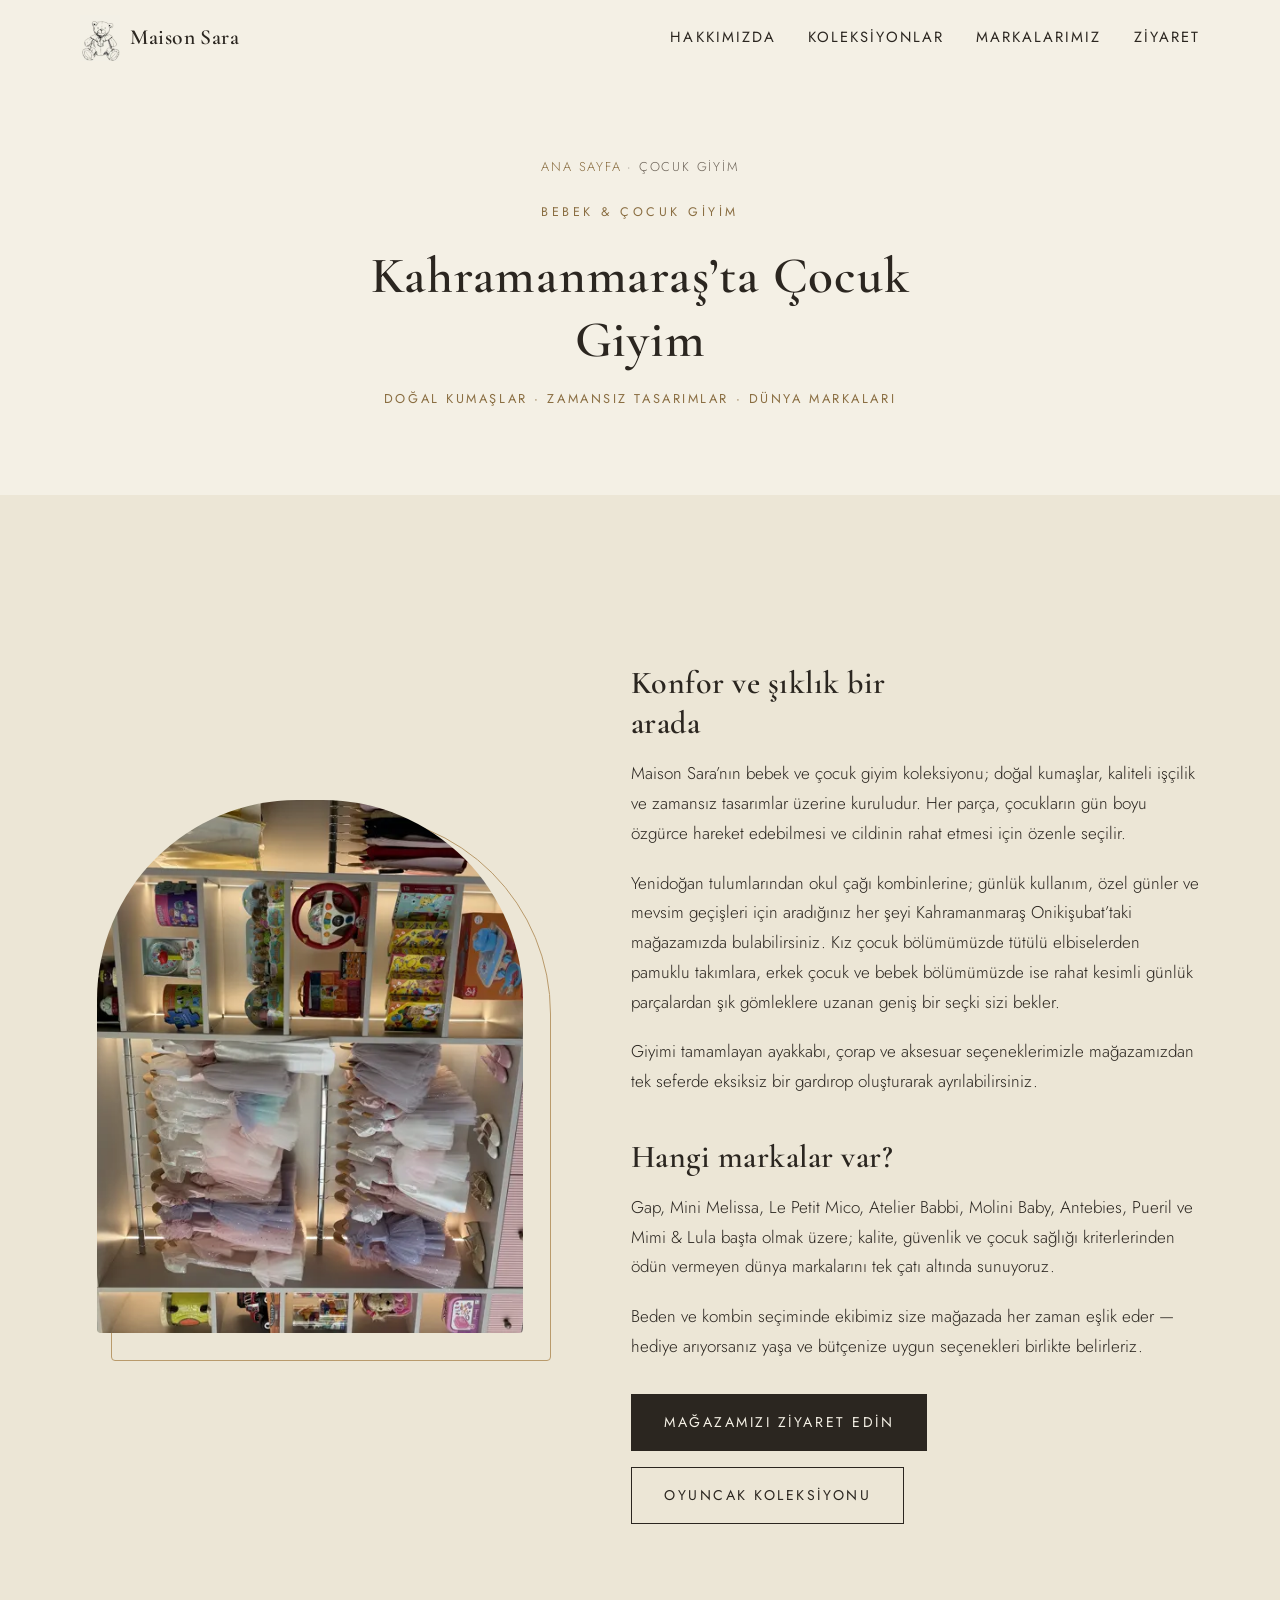
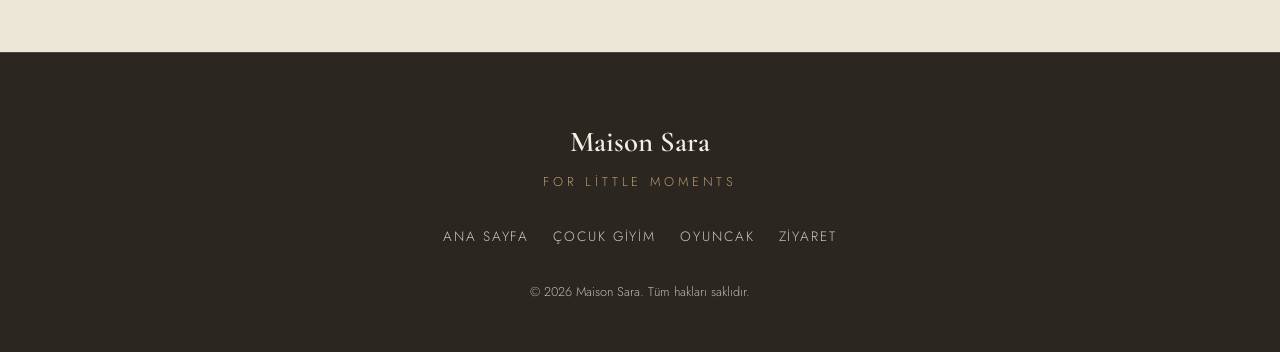
==== cocuk-giyim/index.html @ b28edf51 "Büyük iyileştirme turu: WebP görseller, erişilebilirlik, SSS, alt sayfalar - Tüm görseller WebP + JP" ====
<!DOCTYPE html>
<html lang="tr">
<head>
  <meta charset="UTF-8">
  <meta name="viewport" content="width=device-width, initial-scale=1.0">
  <title>Kahramanmaraş Çocuk Giyim | Bebek &amp; Çocuk Kıyafetleri — Maison Sara</title>
  <meta name="description" content="Kahramanmaraş'ta bebek ve çocuk giyim: doğal kumaşlar, kaliteli işçilik, zamansız tasarımlar. Gap ve dünyanın sevilen markaları Onikişubat'taki Maison Sara mağazasında.">
  <meta name="robots" content="index, follow">
  <meta name="referrer" content="strict-origin-when-cross-origin">
  <meta name="theme-color" content="#F4F0E5">
  <script>document.documentElement.classList.add("js");</script>

  <link rel="canonical" href="https://maisonsara.com.tr/cocuk-giyim/">

  <meta property="og:type" content="website">
  <meta property="og:site_name" content="Maison Sara">
  <meta property="og:title" content="Kahramanmaraş Çocuk Giyim — Maison Sara">
  <meta property="og:description" content="Doğal kumaşlar ve zamansız tasarımlarla bebek &amp; çocuk giyim koleksiyonları. Onikişubat / Kahramanmaraş.">
  <meta property="og:url" content="https://maisonsara.com.tr/cocuk-giyim/">
  <meta property="og:image" content="https://maisonsara.com.tr/img/og-image.jpg">
  <meta property="og:locale" content="tr_TR">
  <meta name="twitter:card" content="summary_large_image">

  <link rel="icon" href="/favicon.ico" sizes="48x48">
  <link rel="icon" type="image/png" href="/favicon.png" sizes="48x48">
  <link rel="apple-touch-icon" href="/apple-touch-icon.png">

  <script type="application/ld+json">
  {
    "@context": "https://schema.org",
    "@type": "BreadcrumbList",
    "itemListElement": [
      { "@type": "ListItem", "position": 1, "name": "Ana Sayfa", "item": "https://maisonsara.com.tr/" },
      { "@type": "ListItem", "position": 2, "name": "Çocuk Giyim", "item": "https://maisonsara.com.tr/cocuk-giyim/" }
    ]
  }
  </script>

  <link rel="preconnect" href="https://fonts.googleapis.com">
  <link rel="preconnect" href="https://fonts.gstatic.com" crossorigin>
  <link href="https://fonts.googleapis.com/css2?family=Cormorant+Garamond:wght@500;600&amp;family=Jost:wght@300;400&amp;display=swap" rel="stylesheet">

  <link rel="stylesheet" href="/css/style.css">
</head>
<body>

  <a class="skip-link" href="#icerik">İçeriğe geç</a>

  <header class="site-header scrolled">
    <div class="container">
      <a class="brand" href="/" aria-label="Maison Sara — ana sayfa">
        <picture>
          <source srcset="/img/logo-bear.webp" type="image/webp">
          <img src="/img/logo-bear.png" alt="" width="40" height="46">
        </picture>
        <span>Maison Sara</span>
      </a>
      <button class="nav-toggle" type="button" aria-label="Menüyü aç/kapat" aria-expanded="false" aria-controls="site-nav">
        <span></span><span></span><span></span>
      </button>
      <nav class="site-nav" id="site-nav" aria-label="Ana menü">
        <a href="/#hakkimizda">Hakkımızda</a>
        <a href="/#koleksiyonlar">Koleksiyonlar</a>
        <a href="/#markalar">Markalarımız</a>
        <a href="/#ziyaret">Ziyaret</a>
      </nav>
    </div>
  </header>

  <main id="icerik">

    <section class="page-hero">
      <div class="container">
        <nav class="breadcrumb" aria-label="Sayfa konumu">
          <a href="/">Ana Sayfa</a> <span>·</span> <span>Çocuk Giyim</span>
        </nav>
        <span class="eyebrow">Bebek &amp; Çocuk Giyim</span>
        <h1>Kahramanmaraş&rsquo;ta Çocuk Giyim</h1>
        <p class="hero-sub">Doğal kumaşlar · Zamansız tasarımlar · Dünya markaları</p>
      </div>
    </section>

    <section class="section section-alt">
      <div class="container about-grid">
        <div class="about-media framed arch reveal">
          <picture>
            <source srcset="/img/girls-800.webp 800w, /img/girls-1600.webp 1600w"
                    sizes="(max-width: 767px) 90vw, 440px" type="image/webp">
            <img src="/img/girls-800.jpg"
                 srcset="/img/girls-800.jpg 800w, /img/girls-1600.jpg 1600w"
                 sizes="(max-width: 767px) 90vw, 440px"
                 alt="Maison Sara kız çocuk bölümünde tütülü elbiseler"
                 width="800" height="600" loading="lazy" decoding="async">
          </picture>
        </div>
        <div class="prose reveal" style="--reveal-delay: 0.15s">
          <h2 class="section-title">Konfor ve şıklık bir arada</h2>
          <p>Maison Sara&rsquo;nın bebek ve çocuk giyim koleksiyonu; doğal kumaşlar, kaliteli işçilik ve zamansız tasarımlar üzerine kuruludur. Her parça, çocukların gün boyu özgürce hareket edebilmesi ve cildinin rahat etmesi için özenle seçilir.</p>
          <p>Yenidoğan tulumlarından okul çağı kombinlerine; günlük kullanım, özel günler ve mevsim geçişleri için aradığınız her şeyi Kahramanmaraş Onikişubat&rsquo;taki mağazamızda bulabilirsiniz. Kız çocuk bölümümüzde tütülü elbiselerden pamuklu takımlara, erkek çocuk ve bebek bölümümüzde ise rahat kesimli günlük parçalardan şık gömleklere uzanan geniş bir seçki sizi bekler.</p>
          <p>Giyimi tamamlayan ayakkabı, çorap ve aksesuar seçeneklerimizle mağazamızdan tek seferde eksiksiz bir gardırop oluşturarak ayrılabilirsiniz.</p>
          <h2>Hangi markalar var?</h2>
          <p>Gap, Mini Melissa, Le Petit Mico, Atelier Babbi, Molini Baby, Antebies, Pueril ve Mimi &amp; Lula başta olmak üzere; kalite, güvenlik ve çocuk sağlığı kriterlerinden ödün vermeyen dünya markalarını tek çatı altında sunuyoruz.</p>
          <p>Beden ve kombin seçiminde ekibimiz size mağazada her zaman eşlik eder — hediye arıyorsanız yaşa ve bütçenize uygun seçenekleri birlikte belirleriz.</p>
          <div class="visit-cta" style="margin-top:2rem">
            <a class="btn btn-solid" href="/#ziyaret">Mağazamızı Ziyaret Edin</a>
            <a class="btn btn-ghost" href="/oyuncak/">Oyuncak Koleksiyonu</a>
          </div>
        </div>
      </div>
    </section>

  </main>

  <footer class="site-footer">
    <p class="footer-brand">Maison Sara</p>
    <p class="footer-tagline">for little moments</p>
    <nav class="footer-nav" aria-label="Alt menü">
      <a href="/">Ana Sayfa</a>
      <a href="/cocuk-giyim/">Çocuk Giyim</a>
      <a href="/oyuncak/">Oyuncak</a>
      <a href="/#ziyaret">Ziyaret</a>
    </nav>
    <p class="footer-copy">© 2026 Maison Sara. Tüm hakları saklıdır.</p>
  </footer>

  <script src="/js/main.js" defer></script>
</body>
</html>
---- css/style.css ----
/* ============================================================
   Maison Sara — for little moments
   Design system & layout
   ============================================================ */

:root {
  /* Renkler — logo PDF'ten ve mağaza fotoğraflarından örneklendi */
  --cream:      #F4F0E5;
  --cream-deep: #ECE6D6;
  --ink:        #2B2620;
  --ink-soft:   #6B6257;
  --blush:      #E9CBCE;
  --blush-deep: #D9A8AE;
  --blush-text: #A66A72;  /* açık zeminde okunur pudra (WCAG AA) */
  --sage:       #B9C6B2;
  --sage-deep:  #93A68B;
  --sage-text:  #5F7256;  /* açık zeminde okunur adaçayı (WCAG AA) */
  --gold:       #B99A6B;  /* çizgiler, dekor ve koyu zemin */
  --gold-text:  #8A6E42;  /* açık zeminde okunur altın (WCAG AA) */

  /* Tipografi */
  --font-serif: "Cormorant Garamond", "Times New Roman", serif;
  --font-sans:  "Jost", "Helvetica Neue", sans-serif;

  /* Ölçüler */
  --container: 1200px;
  --section-pad: clamp(4rem, 10vw, 8rem);
  --header-h: 76px;
}

/* ---------- Reset & temel ---------- */
*, *::before, *::after { box-sizing: border-box; }

html { scroll-behavior: smooth; }

body {
  margin: 0;
  background: var(--cream);
  color: var(--ink);
  font-family: var(--font-sans);
  font-weight: 300;
  font-size: 1.0625rem;
  line-height: 1.75;
  -webkit-font-smoothing: antialiased;
  text-rendering: optimizeLegibility;
}

img { max-width: 100%; height: auto; display: block; }

h1, h2, h3 {
  font-family: var(--font-serif);
  font-weight: 600;
  font-style: normal;
  line-height: 1.25;
  letter-spacing: 0.015em;
  margin: 0 0 1rem;
}

p { margin: 0 0 1.25rem; }

a { color: inherit; }

.container {
  max-width: var(--container);
  margin-inline: auto;
  padding-inline: clamp(1.25rem, 4vw, 2.5rem);
}

/* Çapa ile gelinen bölümler sabit header'ın altında kalmasın */
section[id] {
  scroll-margin-top: calc(var(--header-h) + 12px);
}

/* Küçük büyük-harfli etiket (for little moments tarzı) */
.eyebrow {
  font-family: var(--font-sans);
  font-weight: 400;
  font-size: 0.78rem;
  letter-spacing: 0.28em;
  text-transform: uppercase;
  color: var(--gold-text);
  display: block;
  margin-bottom: 1.25rem;
}

/* Klavye kullanıcıları için içeriğe atlama linki */
.skip-link {
  position: absolute;
  top: -100px;
  left: 1rem;
  z-index: 200;
  background: var(--ink);
  color: var(--cream);
  padding: 0.7rem 1.4rem;
  font-size: 0.9rem;
  letter-spacing: 0.1em;
  text-decoration: none;
  border-radius: 0 0 4px 4px;
  transition: top 0.2s ease;
}

.skip-link:focus { top: 0; }

/* Klavye odağı */
:focus-visible {
  outline: 2px solid var(--ink);
  outline-offset: 3px;
}

.visit :focus-visible,
.site-footer :focus-visible {
  outline-color: var(--cream);
}

/* ---------- Header ---------- */
.site-header {
  position: fixed;
  inset: 0 0 auto 0;
  z-index: 100;
  height: var(--header-h);
  display: flex;
  align-items: center;
  transition: box-shadow 0.35s ease;
}

/* Buzlu cam zemin pseudo-öğede: header'ın kendisine backdrop-filter
   verilirse fixed konumlu mobil menü header kutusuna hapsolur (containing block). */
.site-header::before {
  content: "";
  position: absolute;
  inset: 0;
  z-index: -1;
  background: rgba(244, 240, 229, 0.92);
  -webkit-backdrop-filter: blur(10px);
  backdrop-filter: blur(10px);
  opacity: 0;
  transition: opacity 0.35s ease;
}

.site-header.scrolled::before { opacity: 1; }

.site-header.scrolled {
  box-shadow: 0 1px 0 rgba(43, 38, 32, 0.08);
}

.site-header .container {
  width: 100%;
  display: flex;
  align-items: center;
  justify-content: space-between;
  gap: 1.5rem;
}

.brand {
  display: flex;
  align-items: center;
  gap: 0.65rem;
  text-decoration: none;
}

.brand img { width: 40px; height: auto; }

.brand span {
  font-family: var(--font-serif);
  font-weight: 600;
  font-size: 1.35rem;
  letter-spacing: 0.02em;
  white-space: nowrap;
}

.site-nav {
  display: flex;
  align-items: center;
  gap: clamp(1.25rem, 2.5vw, 2.25rem);
}

.site-nav a {
  text-decoration: none;
  font-weight: 400;
  font-size: 0.92rem;
  letter-spacing: 0.14em;
  text-transform: uppercase;
  position: relative;
  padding-block: 0.35rem;
}

.site-nav a:not(.lang-switch)::after {
  content: "";
  position: absolute;
  left: 0; right: 100%;
  bottom: 0;
  height: 1px;
  background: var(--gold);
  transition: right 0.3s ease;
}

.site-nav a:not(.lang-switch):hover::after { right: 0; }

.lang-switch {
  border: 1px solid rgba(43, 38, 32, 0.35);
  padding: 0.3rem 0.8rem !important;
  border-radius: 999px;
  font-size: 0.8rem !important;
  transition: background 0.25s ease, color 0.25s ease;
}

.lang-switch:hover { background: var(--ink); color: var(--cream); }

/* Mobil menü düğmesi */
.nav-toggle {
  display: none;
  background: none;
  border: 0;
  width: 44px;
  height: 44px;
  cursor: pointer;
  z-index: 110;
  padding: 10px;
}

.nav-toggle span {
  display: block;
  height: 1.5px;
  background: var(--ink);
  margin: 6px 0;
  transition: transform 0.3s ease, opacity 0.3s ease;
}

/* ---------- Hero ---------- */
.hero {
  min-height: 100svh;
  display: grid;
  grid-template-columns: minmax(0, 5fr) minmax(0, 6fr);
  align-items: stretch;
}

.hero-panel {
  display: flex;
  flex-direction: column;
  justify-content: center;
  align-items: center;
  text-align: center;
  padding: calc(var(--header-h) + 2rem) clamp(1.5rem, 5vw, 4.5rem) 3rem;
}

.hero-logo {
  width: min(330px, 68%);
  margin-bottom: clamp(2rem, 4vh, 3rem);
}

.hero h1 {
  font-size: clamp(1.8rem, 2.6vw, 2.45rem);
  font-weight: 600;
  font-style: normal;
  line-height: 1.3;
  letter-spacing: 0.015em;
  color: var(--ink);
  max-width: 21ch;
  margin-inline: auto;
  margin-bottom: 1.4rem;
  padding-top: 1.75rem;
  position: relative;
}

/* Başlığın üstünde ince altın ayraç */
.hero h1::before {
  content: "";
  position: absolute;
  top: 0;
  left: 50%;
  transform: translateX(-50%);
  width: 56px;
  height: 1px;
  background: var(--gold);
}

.hero-sub {
  font-size: 0.8rem;
  font-weight: 400;
  letter-spacing: 0.2em;
  text-transform: uppercase;
  color: var(--gold-text);
  margin: -0.3rem 0 1.3rem;
}

.hero-lead {
  color: var(--ink-soft);
  font-size: 1rem;
  letter-spacing: 0.01em;
  max-width: 46ch;
  margin-inline: auto;
  margin-bottom: 2.5rem;
}

.hero-cta {
  display: flex;
  flex-wrap: wrap;
  justify-content: center;
  gap: 1rem;
}

.btn {
  display: inline-block;
  text-decoration: none;
  font-weight: 400;
  font-size: 0.88rem;
  letter-spacing: 0.18em;
  text-transform: uppercase;
  padding: 0.95rem 2rem;
  border: 1px solid var(--ink);
  transition: background 0.3s ease, color 0.3s ease, border-color 0.3s ease;
}

.btn-solid { background: var(--ink); color: var(--cream); }
.btn-solid:hover { background: transparent; color: var(--ink); }

.btn-ghost { background: transparent; color: var(--ink); }
.btn-ghost:hover { background: var(--ink); color: var(--cream); }

.hero-media {
  position: relative;
  overflow: hidden;
  min-height: 60vh;
}

.hero-media img {
  position: absolute;
  inset: 0;
  width: 100%;
  height: 100%;
  object-fit: cover;
  animation: kenburns 9s ease-out forwards;
}

@keyframes kenburns {
  from { transform: scale(1.07); }
  to   { transform: scale(1); }
}

/* Krem geçiş — panel ile fotoğraf arasında yumuşak köprü */
.hero-media::before {
  content: "";
  position: absolute;
  inset: 0;
  z-index: 1;
  background: linear-gradient(90deg, var(--cream) 0%, rgba(244,240,229,0) 18%);
  pointer-events: none;
}

/* ---------- Bölüm iskeleti ---------- */
.section { padding-block: var(--section-pad); }
.section-alt { background: var(--cream-deep); }

.section-title {
  font-size: clamp(2rem, 4.5vw, 3.2rem);
  max-width: 20ch;
}

/* ---------- Giriş şeridi ---------- */
.intro { text-align: center; }

.intro .container { max-width: 820px; }

.intro p {
  font-size: 1.1rem;
  color: var(--ink-soft);
}

.intro-closing {
  font-family: var(--font-serif);
  font-weight: 600;
  font-size: 1.4rem;
  line-height: 1.45;
  letter-spacing: 0.015em;
  color: var(--ink);
  margin-top: 1.75rem;
}

.values {
  display: flex;
  justify-content: center;
  align-items: center;
  gap: clamp(1.25rem, 4vw, 2.5rem);
  margin-top: 3rem;
  padding: 0;
  list-style: none;
  flex-wrap: wrap;
}

.values li {
  font-size: 0.82rem;
  letter-spacing: 0.26em;
  text-transform: uppercase;
  font-weight: 400;
  color: var(--ink);
}

.values li + li::before {
  content: "·";
  color: var(--gold);
  margin-right: clamp(1.25rem, 4vw, 2.5rem);
}

/* ---------- Görsel çerçeveleri ---------- */
.framed {
  position: relative;
}

.framed::before {
  content: "";
  position: absolute;
  inset: 0;
  transform: translate(14px, 14px);
  border: 1px solid var(--gold);
  z-index: 0;
  pointer-events: none;
}

.framed img {
  position: relative;
  z-index: 1;
  border-radius: 4px;
  width: 100%;
  object-fit: cover;
}

.framed.arch img,
.framed.arch::before {
  border-radius: 200px 200px 4px 4px;
}

/* ---------- Hakkımızda ---------- */
.about-grid {
  display: grid;
  grid-template-columns: minmax(0, 5fr) minmax(0, 6fr);
  gap: clamp(2.5rem, 6vw, 5rem);
  align-items: center;
}

/* Kemerli görsel: sütuna hakim olmasın, çerçevesi tam görünsün */
.about-media {
  width: 100%;
  max-width: 440px;
  margin-inline: auto;
  padding: 0 14px 14px 0; /* altın çerçevenin taşma payı */
}

.about-media img {
  aspect-ratio: 4 / 5;
  object-fit: cover;
}

.about-quote {
  font-family: var(--font-serif);
  font-weight: 600;
  font-size: clamp(1.25rem, 2vw, 1.5rem);
  line-height: 1.5;
  letter-spacing: 0.015em;
  text-align: center;
  color: var(--ink);
  border-block: 1px solid var(--gold);
  padding: 1.6rem 1.25rem;
  margin: 2.5rem 0 0;
}

.about-quote::before {
  content: "\2726"; /* logodaki yıldız motifi */
  display: block;
  color: var(--gold);
  font-size: 0.85rem;
  margin-bottom: 0.9rem;
}

/* ---------- Koleksiyonlar ---------- */
.collection-head { text-align: center; margin-bottom: clamp(3rem, 7vw, 5rem); }
.collection-head .section-title { margin-inline: auto; }

.collection-row {
  display: grid;
  grid-template-columns: minmax(0, 6fr) minmax(0, 5fr);
  gap: clamp(2.5rem, 6vw, 5rem);
  align-items: center;
}

.collection-row + .collection-row { margin-top: clamp(4rem, 9vw, 7rem); }

.collection-row.flip .collection-media { order: 2; }
.collection-row.flip .collection-text { order: 1; }

.collection-text h3 {
  font-size: clamp(1.7rem, 3vw, 2.4rem);
  margin-bottom: 1.25rem;
}

.collection-text .eyebrow { margin-bottom: 0.9rem; }

.collection-row[data-accent="sage"] .eyebrow { color: var(--sage-text); }
.collection-row[data-accent="blush"] .eyebrow { color: var(--blush-text); }

.signature-line {
  font-family: var(--font-serif);
  font-weight: 600;
  font-size: 1.25rem;
  letter-spacing: 0.015em;
  color: var(--ink);
  margin-top: 1.5rem;
}

.signature-line::before {
  content: "";
  display: block;
  width: 48px;
  height: 1px;
  background: var(--gold);
  margin-bottom: 1rem;
}

.collection-link {
  display: inline-block;
  margin-top: 1.4rem;
  font-size: 0.85rem;
  font-weight: 400;
  letter-spacing: 0.16em;
  text-transform: uppercase;
  text-decoration: none;
  border-bottom: 1px solid var(--gold);
  padding-bottom: 0.25rem;
  transition: border-color 0.25s ease, color 0.25s ease;
}

.collection-link:hover { color: var(--gold-text); border-color: var(--gold-text); }

/* Giyim kolajı */
.collage {
  position: relative;
  padding-bottom: 3.5rem;
  padding-right: clamp(2rem, 6vw, 4.5rem);
}

.collage .collage-main img {
  border-radius: 4px;
  width: 100%;
}

.collage .collage-overlay {
  position: absolute;
  right: 0;
  bottom: 0;
  width: 46%;
  box-shadow: 0 18px 45px rgba(43, 38, 32, 0.22);
  border: 6px solid var(--cream);
  border-radius: 4px;
  overflow: hidden;
}

.section-alt .collage .collage-overlay { border-color: var(--cream-deep); }

/* ---------- Markalar ---------- */
.brands-head { text-align: center; margin-bottom: clamp(2.5rem, 6vw, 4rem); }
.brands-head .section-title { margin-inline: auto; }

.brand-grid {
  display: flex;
  flex-wrap: wrap;
  justify-content: center;
  gap: 0.9rem;
  padding: 0;
  margin: 0 0 2.5rem;
  list-style: none;
}

.brand-grid li {
  font-family: var(--font-serif);
  font-weight: 500;
  font-size: 1.15rem;
  letter-spacing: 0.03em;
  padding: 0.7rem 1.6rem;
  border: 1px solid rgba(43, 38, 32, 0.22);
  border-radius: 999px;
  transition: background 0.3s ease, border-color 0.3s ease, transform 0.3s ease;
}

.brand-grid li:nth-child(odd):hover  { background: var(--blush); border-color: var(--blush-deep); transform: translateY(-3px); }
.brand-grid li:nth-child(even):hover { background: var(--sage);  border-color: var(--sage-deep);  transform: translateY(-3px); }

.brands-note {
  text-align: center;
  color: var(--ink-soft);
  max-width: 62ch;
  margin-inline: auto;
}

/* ---------- Ziyaret ---------- */
.visit {
  background: var(--ink);
  color: var(--cream);
}

.visit .eyebrow { color: var(--gold); }

.visit-grid {
  display: grid;
  grid-template-columns: minmax(0, 5fr) minmax(0, 6fr);
  gap: clamp(2.5rem, 6vw, 5rem);
  align-items: center;
}

.visit .section-title { color: var(--cream); }

.visit-item { margin-bottom: 1.6rem; }

.visit-item .label {
  display: block;
  font-size: 0.75rem;
  letter-spacing: 0.26em;
  text-transform: uppercase;
  color: var(--gold);
  margin-bottom: 0.3rem;
}

.visit-item p { margin: 0; color: rgba(244, 240, 229, 0.88); }

.visit-cta {
  display: flex;
  flex-wrap: wrap;
  gap: 1rem;
  margin-top: 2.25rem;
}

.visit .btn { border-color: var(--cream); color: var(--cream); }
.visit .btn:hover { background: var(--cream); color: var(--ink); }
.visit .btn-solid { background: var(--cream); color: var(--ink); }
.visit .btn-solid:hover { background: transparent; color: var(--cream); }

.visit-map {
  position: relative;
  border-radius: 4px;
  overflow: hidden;
  aspect-ratio: 4 / 3;
  border: 1px solid rgba(244, 240, 229, 0.25);
}

.visit-map iframe {
  position: absolute;
  inset: 0;
  width: 100%;
  height: 100%;
  border: 0;
  filter: grayscale(0.35) sepia(0.08);
}

/* Harita tıkla-yükle ön yüzü — iframe ancak istenince yüklenir */
.map-facade {
  position: absolute;
  inset: 0;
  width: 100%;
  height: 100%;
  border: 0;
  background: var(--cream-deep);
  color: var(--ink);
  cursor: pointer;
  display: flex;
  flex-direction: column;
  align-items: center;
  justify-content: center;
  gap: 0.9rem;
  font-family: var(--font-sans);
  transition: background 0.25s ease;
}

.map-facade:hover { background: var(--cream); }

.map-facade .pin {
  font-size: 2rem;
  line-height: 1;
}

.map-facade span {
  font-size: 0.85rem;
  letter-spacing: 0.16em;
  text-transform: uppercase;
}

.map-facade small {
  font-size: 0.78rem;
  color: var(--ink-soft);
  letter-spacing: 0.02em;
}

/* ---------- SSS ---------- */
.faq-head { text-align: center; margin-bottom: clamp(2rem, 5vw, 3.5rem); }
.faq-head .section-title { margin-inline: auto; }

.faq-list {
  max-width: 820px;
  margin-inline: auto;
}

.faq-item {
  border-bottom: 1px solid rgba(43, 38, 32, 0.15);
}

.faq-item summary {
  font-family: var(--font-serif);
  font-weight: 600;
  font-size: 1.15rem;
  letter-spacing: 0.015em;
  padding: 1.15rem 2.2rem 1.15rem 0;
  cursor: pointer;
  list-style: none;
  position: relative;
}

.faq-item summary::-webkit-details-marker { display: none; }

.faq-item summary::after {
  content: "+";
  position: absolute;
  right: 0.35rem;
  top: 50%;
  transform: translateY(-50%);
  font-family: var(--font-sans);
  font-weight: 300;
  font-size: 1.4rem;
  color: var(--gold-text);
  transition: transform 0.25s ease;
}

.faq-item[open] summary::after { transform: translateY(-50%) rotate(45deg); }

.faq-item p {
  color: var(--ink-soft);
  margin: 0;
  padding: 0 2.2rem 1.3rem 0;
}

/* ---------- Alt sayfalar ---------- */
.page-hero {
  padding: calc(var(--header-h) + clamp(3rem, 8vw, 5rem)) 0 clamp(2.5rem, 6vw, 4rem);
  text-align: center;
}

.breadcrumb {
  font-size: 0.8rem;
  letter-spacing: 0.14em;
  text-transform: uppercase;
  margin-bottom: 1.5rem;
}

.breadcrumb a {
  color: var(--gold-text);
  text-decoration: none;
}

.breadcrumb a:hover { text-decoration: underline; }

.breadcrumb span { color: var(--ink-soft); }

.page-hero h1 {
  font-size: clamp(2rem, 4.5vw, 3.2rem);
  max-width: 24ch;
  margin-inline: auto;
}

.page-hero .hero-sub { margin-top: 0.5rem; }

.prose {
  max-width: 68ch;
}

.prose h2 {
  font-size: clamp(1.5rem, 2.6vw, 2rem);
  margin-top: 2.5rem;
}

/* ---------- Footer ---------- */
.site-footer {
  background: var(--ink);
  color: var(--cream);
  text-align: center;
  padding: 4rem 1.5rem 3rem;
  border-top: 1px solid rgba(244, 240, 229, 0.15);
}

.footer-brand {
  font-family: var(--font-serif);
  font-weight: 600;
  font-size: 1.8rem;
  margin: 0 0 0.25rem;
}

.footer-tagline {
  font-size: 0.8rem;
  letter-spacing: 0.3em;
  text-transform: uppercase;
  color: var(--gold);
  margin-bottom: 2rem;
}

.footer-nav {
  display: flex;
  justify-content: center;
  flex-wrap: wrap;
  gap: 1.5rem;
  margin-bottom: 2rem;
}

.footer-nav a {
  text-decoration: none;
  font-size: 0.85rem;
  letter-spacing: 0.14em;
  text-transform: uppercase;
  color: rgba(244, 240, 229, 0.8);
  transition: color 0.25s ease;
}

.footer-nav a:hover { color: var(--cream); }

.footer-copy {
  font-size: 0.8rem;
  color: rgba(244, 240, 229, 0.72);
  margin: 0;
}

/* ---------- Scroll reveal ----------
   Gizli başlangıç yalnızca JS çalışıyorsa (html.js) uygulanır;
   JS kapalıyken içerik her zaman görünür. */
.js .reveal {
  opacity: 0;
  transform: translateY(24px);
  transition: opacity 0.7s ease, transform 0.7s ease;
  transition-delay: var(--reveal-delay, 0s);
}

.js .reveal.is-visible {
  opacity: 1;
  transform: none;
}

/* ---------- Mobil ---------- */
@media (max-width: 767px) {
  .nav-toggle { display: block; }

  .about-grid,
  .collection-row,
  .visit-grid {
    grid-template-columns: 1fr;
  }

  .collection-row.flip .collection-media { order: 1; }
  .collection-row.flip .collection-text { order: 2; }

  .framed::before { transform: translate(10px, 10px); }

  .collage { padding-right: 1.5rem; }

  .brand-grid li { font-size: 1.02rem; padding: 0.55rem 1.2rem; }

  .site-nav {
    position: fixed;
    inset: 0;
    z-index: 105;
    background: var(--cream);
    flex-direction: column;
    justify-content: center;
    gap: 2rem;
    transform: translateY(-100%);
    visibility: hidden;
    pointer-events: none;
    transition: transform 0.4s ease, visibility 0s linear 0.4s;
  }

  body.nav-open .site-nav {
    transform: none;
    visibility: visible;
    pointer-events: auto;
    transition: transform 0.4s ease;
  }
  body.nav-open { overflow: hidden; }

  body.nav-open .nav-toggle span:nth-child(1) { transform: translateY(7.5px) rotate(45deg); }
  body.nav-open .nav-toggle span:nth-child(2) { opacity: 0; }
  body.nav-open .nav-toggle span:nth-child(3) { transform: translateY(-7.5px) rotate(-45deg); }

  .site-nav a { font-size: 1.05rem; padding-block: 0.7rem; }

  .hero {
    grid-template-columns: 1fr;
    grid-template-rows: auto minmax(48vh, auto);
  }

  .hero-panel {
    order: 1;
    text-align: center;
    align-items: center;
    padding-top: calc(var(--header-h) + 2.5rem);
  }

  .hero-media { order: 2; min-height: 48vh; }
  .hero-media::before {
    background: linear-gradient(180deg, var(--cream) 0%, rgba(244,240,229,0) 16%);
  }

  .hero h1 { margin-inline: auto; }
  .hero-lead { margin-inline: auto; }
  .hero-cta { justify-content: center; }
}

/* ---------- Hareket azaltma ---------- */
@media (prefers-reduced-motion: reduce) {
  html { scroll-behavior: auto; }
  .hero-media img { animation: none; }
  .js .reveal { opacity: 1; transform: none; transition: none; }
}

/* ---------- Yazdırma ---------- */
@media print {
  .site-header, .nav-toggle, .visit-map, .hero-cta, .skip-link { display: none !important; }
  .js .reveal { opacity: 1 !important; transform: none !important; }
  body { background: #fff; color: #000; }
}
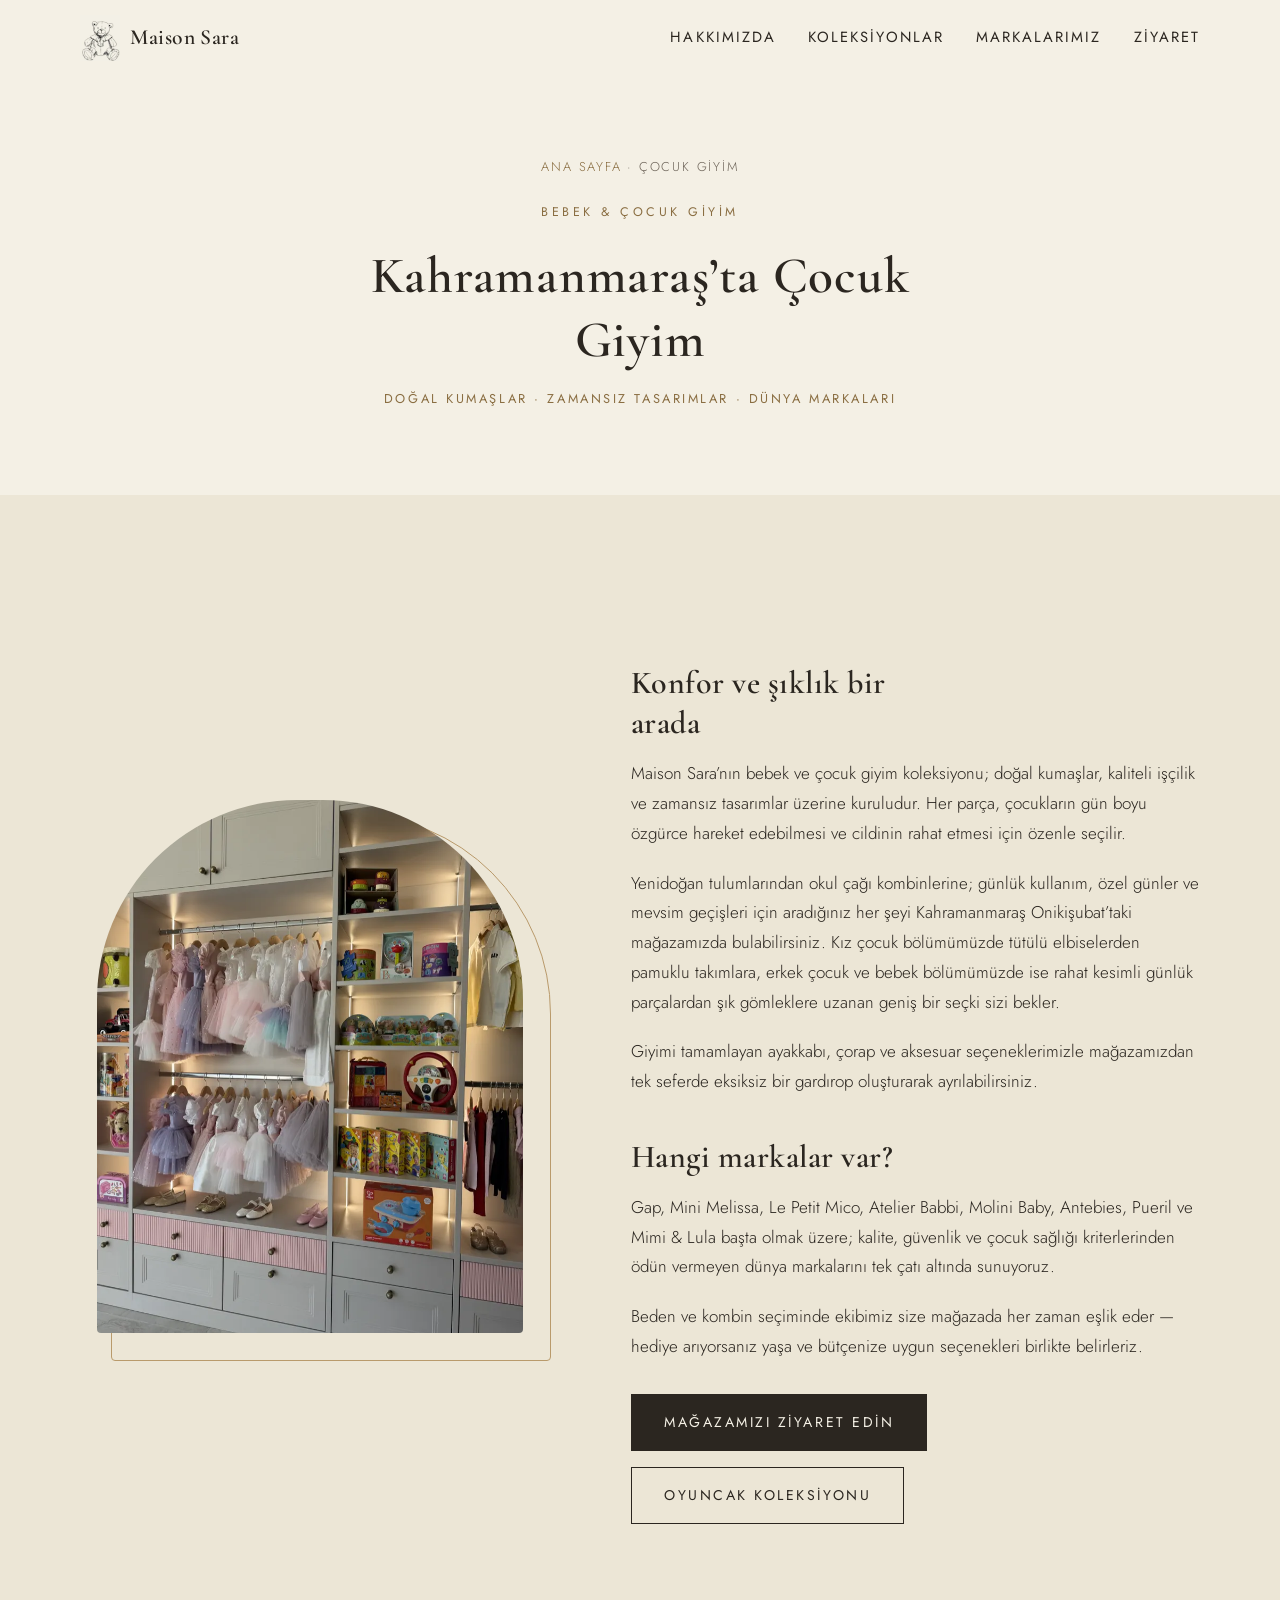
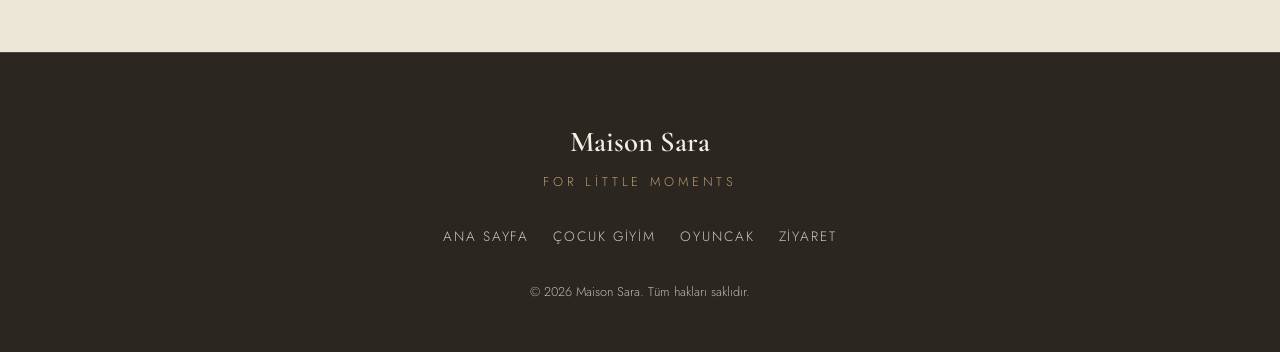
==== commit a5036af3: "Fotoğraf yönü düzeltildi: 90° döndürme piksellere işlendi WebP üretiminde EXIF yön etiketi taşınmadı" ====
--- a/cocuk-giyim/index.html
+++ b/cocuk-giyim/index.html
@@ -90,7 +90,7 @@
                  srcset="/img/girls-800.jpg 800w, /img/girls-1600.jpg 1600w"
                  sizes="(max-width: 767px) 90vw, 440px"
                  alt="Maison Sara kız çocuk bölümünde tütülü elbiseler"
-                 width="800" height="600" loading="lazy" decoding="async">
+                 width="800" height="1066" loading="lazy" decoding="async">
           </picture>
         </div>
         <div class="prose reveal" style="--reveal-delay: 0.15s">
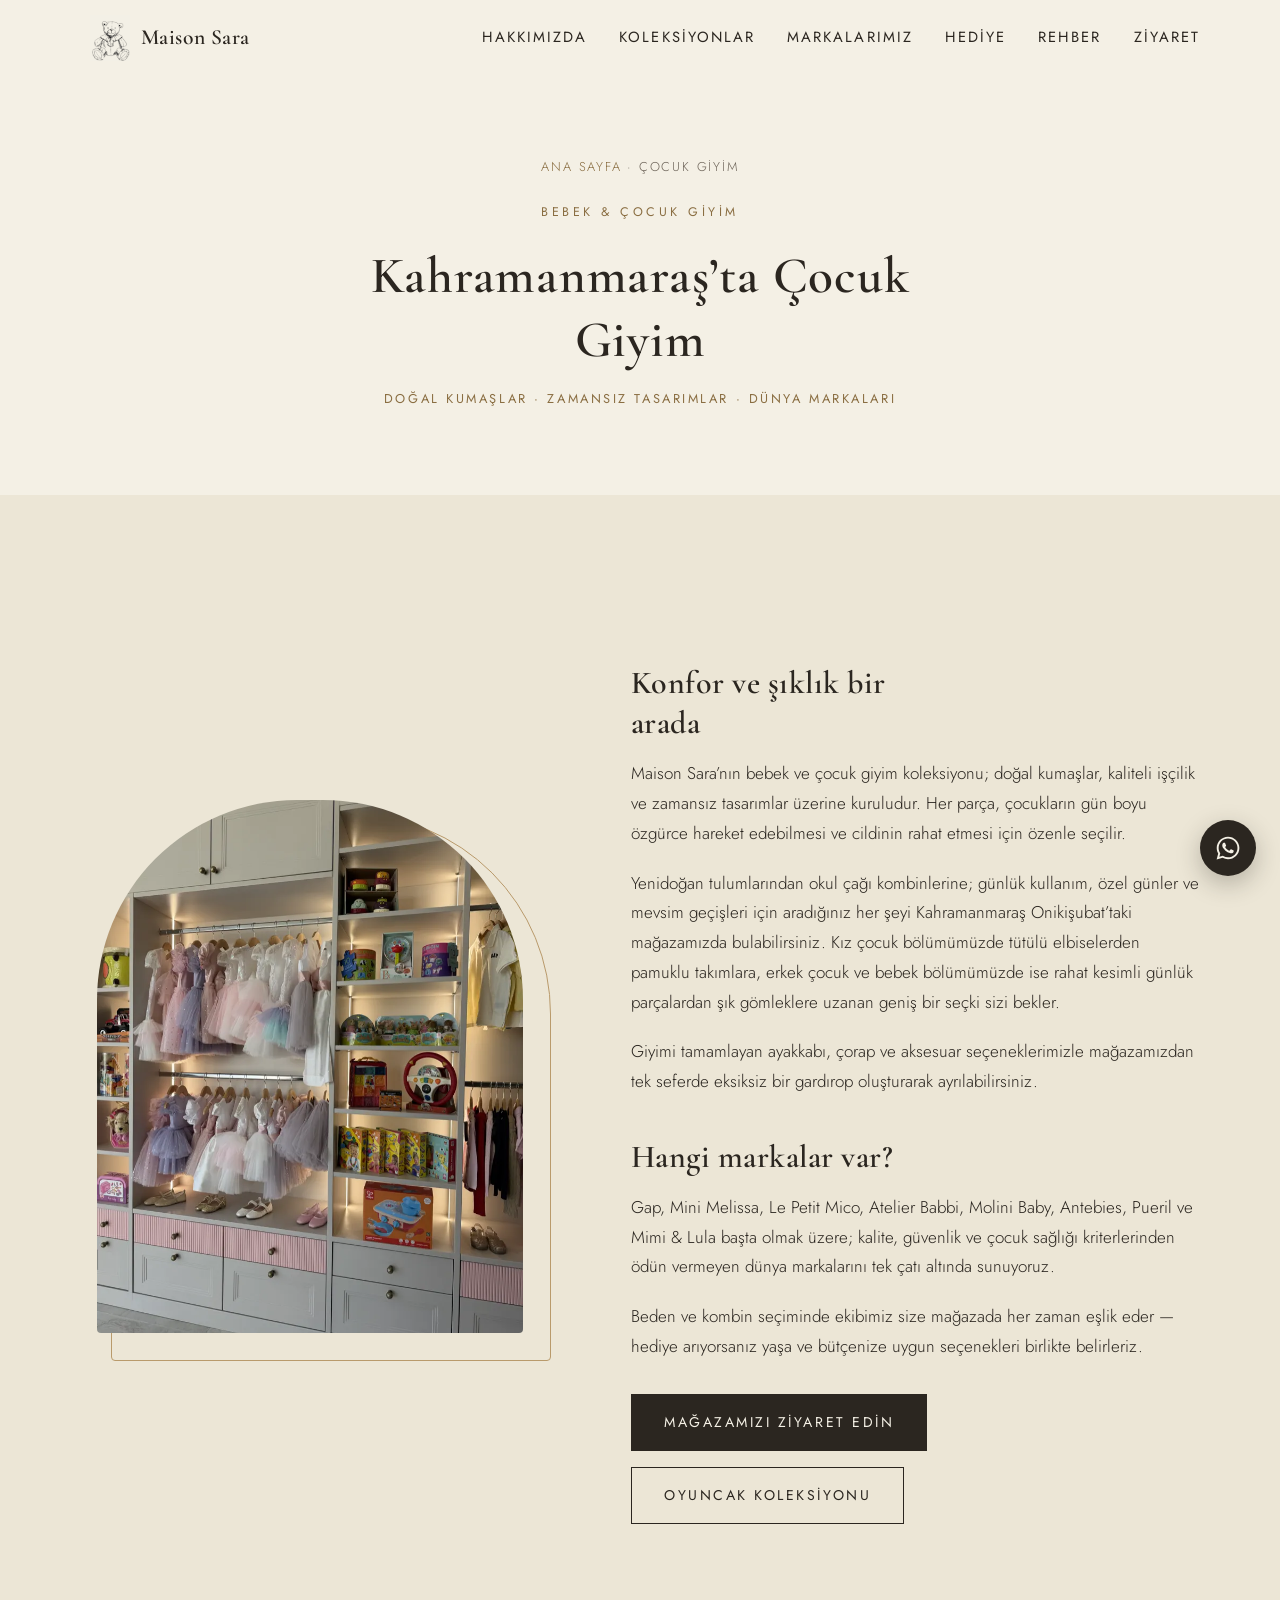
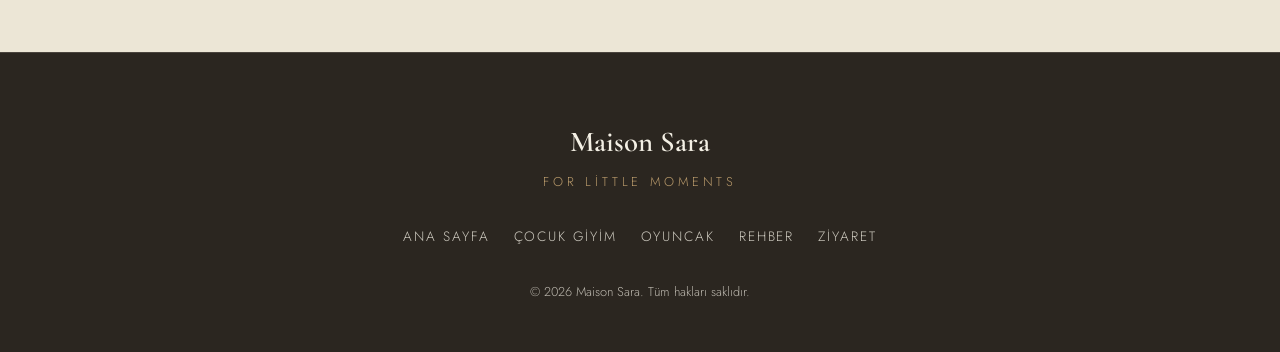
==== commit 267cd425: "Marka logo duvarı, hediye danışmanlığı bölümü ve /rehber/ blog eklendi - Markalarımız: metin rozetle" ====
--- a/cocuk-giyim/index.html
+++ b/cocuk-giyim/index.html
@@ -62,6 +62,8 @@
         <a href="/#hakkimizda">Hakkımızda</a>
         <a href="/#koleksiyonlar">Koleksiyonlar</a>
         <a href="/#markalar">Markalarımız</a>
+        <a href="/#hediye-danismanligi">Hediye</a>
+        <a href="/rehber/">Rehber</a>
         <a href="/#ziyaret">Ziyaret</a>
       </nav>
     </div>
@@ -118,11 +120,16 @@
       <a href="/">Ana Sayfa</a>
       <a href="/cocuk-giyim/">Çocuk Giyim</a>
       <a href="/oyuncak/">Oyuncak</a>
+      <a href="/rehber/">Rehber</a>
       <a href="/#ziyaret">Ziyaret</a>
     </nav>
     <p class="footer-copy">© 2026 Maison Sara. Tüm hakları saklıdır.</p>
   </footer>
 
   <script src="/js/main.js" defer></script>
+  <a class="wa-fab" href="https://wa.me/905325534633?text=Merhaba%2C%20hediye%20dan%C4%B1%C5%9Fmanl%C4%B1%C4%9F%C4%B1%20almak%20istiyorum.%20Ya%C5%9F%3A%20...%20B%C3%BCt%C3%A7e%3A%20..." target="_blank" rel="noopener" aria-label="WhatsApp ile yazın">
+    <svg viewBox="0 0 448 512" aria-hidden="true" focusable="false"><path fill="currentColor" d="M380.9 97.1C339 55.1 283.2 32 223.9 32c-122.4 0-222 99.6-222 222 0 39.1 10.2 77.3 29.6 111L0 480l117.7-30.9c32.4 17.7 68.9 27 106.1 27h.1c122.3 0 224.1-99.6 224.1-222 0-59.3-25.2-115-67.1-157zm-157 341.6c-33.2 0-65.7-8.9-94-25.7l-6.7-4-69.8 18.3L72 359.2l-4.4-7c-18.5-29.4-28.2-63.3-28.2-98.2 0-101.7 82.8-184.5 184.6-184.5 49.3 0 95.6 19.2 130.4 54.1 34.8 34.9 56.2 81.2 56.1 130.5 0 101.8-84.9 184.6-186.6 184.6zm101.2-138.2c-5.5-2.8-32.8-16.2-37.9-18-5.1-1.9-8.8-2.8-12.5 2.8-3.7 5.6-14.3 18-17.6 21.8-3.2 3.7-6.5 4.2-12 1.4-32.6-16.3-54-29.1-75.5-66-5.7-9.8 5.7-9.1 16.3-30.3 1.8-3.7.9-6.9-.5-9.7-1.4-2.8-12.5-30.1-17.1-41.2-4.5-10.8-9.1-9.3-12.5-9.5-3.2-.2-6.9-.2-10.6-.2-3.7 0-9.7 1.4-14.8 6.9-5.1 5.6-19.4 19-19.4 46.3 0 27.3 19.9 53.7 22.6 57.4 2.8 3.7 39.1 59.7 94.8 83.8 35.2 15.2 49 16.5 66.6 13.9 10.7-1.6 32.8-13.4 37.4-26.4 4.6-13 4.6-24.1 3.2-26.4-1.3-2.5-5-3.9-10.5-6.6z"/></svg>
+  </a>
+
 </body>
 </html>
--- a/css/style.css
+++ b/css/style.css
@@ -47,6 +47,9 @@
 
 img { max-width: 100%; height: auto; display: block; }
 
+/* <picture> sargıları yerleşime karışmasın — img doğrudan ebeveynine göre konumlanır */
+picture { display: contents; }
+
 h1, h2, h3 {
   font-family: var(--font-serif);
   font-weight: 600;
@@ -560,9 +563,8 @@
 .brands-head .section-title { margin-inline: auto; }
 
 .brand-grid {
-  display: flex;
-  flex-wrap: wrap;
-  justify-content: center;
+  display: grid;
+  grid-template-columns: repeat(auto-fill, minmax(150px, 1fr));
   gap: 0.9rem;
   padding: 0;
   margin: 0 0 2.5rem;
@@ -570,18 +572,39 @@
 }
 
 .brand-grid li {
+  display: flex;
+  align-items: center;
+  justify-content: center;
+  min-height: 104px;
+  padding: 1rem 1.2rem;
+  background: #fff;
+  border: 1px solid rgba(43, 38, 32, 0.12);
+  border-radius: 12px;
+  transition: border-color 0.3s ease, transform 0.3s ease, box-shadow 0.3s ease;
+}
+
+.brand-grid li:hover {
+  transform: translateY(-3px);
+  border-color: rgba(43, 38, 32, 0.24);
+  box-shadow: 0 10px 24px rgba(43, 38, 32, 0.08);
+}
+
+.brand-grid img {
+  max-width: 82%;
+  max-height: 56px;
+  width: auto;
+  height: auto;
+  object-fit: contain;
+}
+
+.brand-grid .brand-text {
   font-family: var(--font-serif);
   font-weight: 500;
-  font-size: 1.15rem;
+  font-size: 1.1rem;
   letter-spacing: 0.03em;
-  padding: 0.7rem 1.6rem;
-  border: 1px solid rgba(43, 38, 32, 0.22);
-  border-radius: 999px;
-  transition: background 0.3s ease, border-color 0.3s ease, transform 0.3s ease;
-}
-
-.brand-grid li:nth-child(odd):hover  { background: var(--blush); border-color: var(--blush-deep); transform: translateY(-3px); }
-.brand-grid li:nth-child(even):hover { background: var(--sage);  border-color: var(--sage-deep);  transform: translateY(-3px); }
+  text-align: center;
+  color: var(--ink-soft);
+}
 
 .brands-note {
   text-align: center;
@@ -837,6 +860,239 @@
   transform: none;
 }
 
+/* ---------- WhatsApp yüzen buton ---------- */
+.wa-fab {
+  position: fixed;
+  right: clamp(1rem, 3vw, 1.5rem);
+  bottom: clamp(1rem, 3vw, 1.5rem);
+  z-index: 90;
+  display: flex;
+  align-items: center;
+  justify-content: center;
+  width: 56px;
+  height: 56px;
+  border-radius: 50%;
+  background: var(--ink);
+  color: var(--cream);
+  box-shadow: 0 8px 24px rgba(43, 38, 32, 0.28);
+  transition: transform 0.25s ease, box-shadow 0.25s ease;
+}
+
+.wa-fab:hover {
+  transform: translateY(-2px);
+  box-shadow: 0 12px 28px rgba(43, 38, 32, 0.34);
+}
+
+.wa-fab svg { width: 26px; height: 26px; }
+
+body.nav-open .wa-fab { visibility: hidden; }
+
+/* ---------- Hediye danışmanlığı ---------- */
+.gift-panel {
+  max-width: 880px;
+  margin-inline: auto;
+  text-align: center;
+  background: rgba(233, 203, 206, 0.3);
+  border: 1px solid var(--blush-deep);
+  border-radius: 4px;
+  padding: clamp(2.5rem, 6vw, 4rem) clamp(1.5rem, 5vw, 3.5rem);
+}
+
+.gift-panel .eyebrow { color: var(--blush-text); }
+
+.gift-panel .section-title { margin-inline: auto; }
+
+.gift-sub {
+  font-family: var(--font-serif);
+  font-weight: 600;
+  font-size: clamp(1.25rem, 2.2vw, 1.6rem);
+  margin: 0 0 1rem;
+}
+
+.gift-panel > p:not(.gift-sub):not(.gift-note) {
+  max-width: 56ch;
+  margin-inline: auto;
+}
+
+.gift-steps {
+  display: flex;
+  justify-content: center;
+  align-items: flex-start;
+  gap: clamp(1.2rem, 4vw, 2.5rem);
+  list-style: none;
+  padding: 0;
+  margin: 2.5rem 0 2rem;
+}
+
+.gift-steps li {
+  position: relative;
+  display: flex;
+  flex-direction: column;
+  align-items: center;
+  gap: 0.7rem;
+  max-width: 170px;
+  font-size: 0.82rem;
+  letter-spacing: 0.14em;
+  text-transform: uppercase;
+}
+
+.gift-steps li svg { width: 38px; height: 38px; color: var(--blush-text); }
+
+.gift-steps li + li::before {
+  content: "→";
+  position: absolute;
+  left: calc(-0.5 * clamp(1.2rem, 4vw, 2.5rem));
+  top: 8px;
+  transform: translateX(-50%);
+  color: var(--gold);
+  font-size: 1.2rem;
+  line-height: 1;
+}
+
+.gift-note {
+  font-size: 0.85rem;
+  color: var(--ink-soft);
+  margin: 1.1rem 0 0;
+}
+
+.btn-wa {
+  display: inline-flex;
+  align-items: center;
+  gap: 0.6rem;
+}
+
+.btn-wa svg { width: 18px; height: 18px; }
+
+/* ---------- Rehber ---------- */
+.post-grid {
+  display: grid;
+  grid-template-columns: repeat(auto-fill, minmax(280px, 1fr));
+  gap: 1.5rem;
+  padding: 0;
+  margin: 0;
+  list-style: none;
+}
+
+.post-grid.two {
+  grid-template-columns: repeat(auto-fit, minmax(280px, 1fr));
+  max-width: 880px;
+  margin-inline: auto;
+}
+
+.post-card {
+  display: block;
+  text-decoration: none;
+  background: #fff;
+  border: 1px solid rgba(43, 38, 32, 0.12);
+  border-radius: 12px;
+  overflow: hidden;
+  transition: border-color 0.3s ease, transform 0.3s ease, box-shadow 0.3s ease;
+}
+
+.post-card:hover {
+  transform: translateY(-3px);
+  border-color: rgba(43, 38, 32, 0.24);
+  box-shadow: 0 10px 24px rgba(43, 38, 32, 0.08);
+}
+
+.post-card {
+  border-top: 2px solid var(--gold);
+}
+
+.post-card-body { padding: 1.6rem 1.5rem 1.8rem; }
+
+.post-card-body h3 {
+  font-size: 1.3rem;
+  margin: 0.4rem 0 0.6rem;
+}
+
+.post-meta {
+  font-size: 0.75rem;
+  letter-spacing: 0.18em;
+  text-transform: uppercase;
+  color: var(--ink-soft);
+  margin: 0;
+}
+
+.post-excerpt {
+  color: var(--ink-soft);
+  font-size: 0.95rem;
+  margin: 0;
+}
+
+.article-body { margin-inline: auto; }
+
+.article-cover {
+  max-width: 820px;
+  margin: 0 auto 2.5rem;
+  border-radius: 4px;
+  overflow: hidden;
+}
+
+.article-cover img { width: 100%; height: auto; display: block; }
+
+.prose h3 {
+  font-size: clamp(1.2rem, 2vw, 1.45rem);
+  margin-top: 2rem;
+}
+
+.toc {
+  max-width: 68ch;
+  margin: 0 auto 2.5rem;
+  background: var(--cream-deep);
+  border: 1px solid rgba(43, 38, 32, 0.12);
+  border-radius: 4px;
+  padding: 1.4rem 1.8rem;
+}
+
+.toc-title {
+  display: block;
+  font-size: 0.8rem;
+  letter-spacing: 0.22em;
+  text-transform: uppercase;
+  color: var(--ink-soft);
+  margin-bottom: 0.8rem;
+}
+
+.toc ol {
+  margin: 0;
+  padding-left: 1.2rem;
+}
+
+.toc li { margin-block: 0.35rem; }
+
+.toc a {
+  color: var(--gold-text);
+  text-decoration: none;
+}
+
+.toc a:hover { text-decoration: underline; }
+
+.cta-box {
+  max-width: 68ch;
+  margin: 3rem auto;
+  text-align: center;
+  background: var(--cream-deep);
+  border: 1px solid var(--gold);
+  border-radius: 4px;
+  padding: 2.2rem 1.8rem;
+}
+
+.cta-box h2 { margin-top: 0; }
+
+.cta-box p {
+  max-width: 48ch;
+  margin-inline: auto;
+}
+
+.cta-box .cta-actions {
+  display: flex;
+  justify-content: center;
+  flex-wrap: wrap;
+  gap: 1rem;
+  margin-top: 1.6rem;
+}
+
 /* ---------- Mobil ---------- */
 @media (max-width: 767px) {
   .nav-toggle { display: block; }
@@ -854,7 +1110,10 @@
 
   .collage { padding-right: 1.5rem; }
 
-  .brand-grid li { font-size: 1.02rem; padding: 0.55rem 1.2rem; }
+  .brand-grid { grid-template-columns: repeat(auto-fill, minmax(120px, 1fr)); gap: 0.7rem; }
+  .brand-grid li { min-height: 88px; padding: 0.8rem 0.9rem; }
+  .brand-grid img { max-height: 48px; }
+  .brand-grid .brand-text { font-size: 0.98rem; }
 
   .site-nav {
     position: fixed;
@@ -904,6 +1163,9 @@
   .hero h1 { margin-inline: auto; }
   .hero-lead { margin-inline: auto; }
   .hero-cta { justify-content: center; }
+
+  .gift-steps { flex-direction: column; align-items: center; gap: 1.4rem; }
+  .gift-steps li + li::before { display: none; }
 }
 
 /* ---------- Hareket azaltma ---------- */
@@ -915,7 +1177,7 @@
 
 /* ---------- Yazdırma ---------- */
 @media print {
-  .site-header, .nav-toggle, .visit-map, .hero-cta, .skip-link { display: none !important; }
+  .site-header, .nav-toggle, .visit-map, .hero-cta, .skip-link, .wa-fab { display: none !important; }
   .js .reveal { opacity: 1 !important; transform: none !important; }
   body { background: #fff; color: #000; }
 }
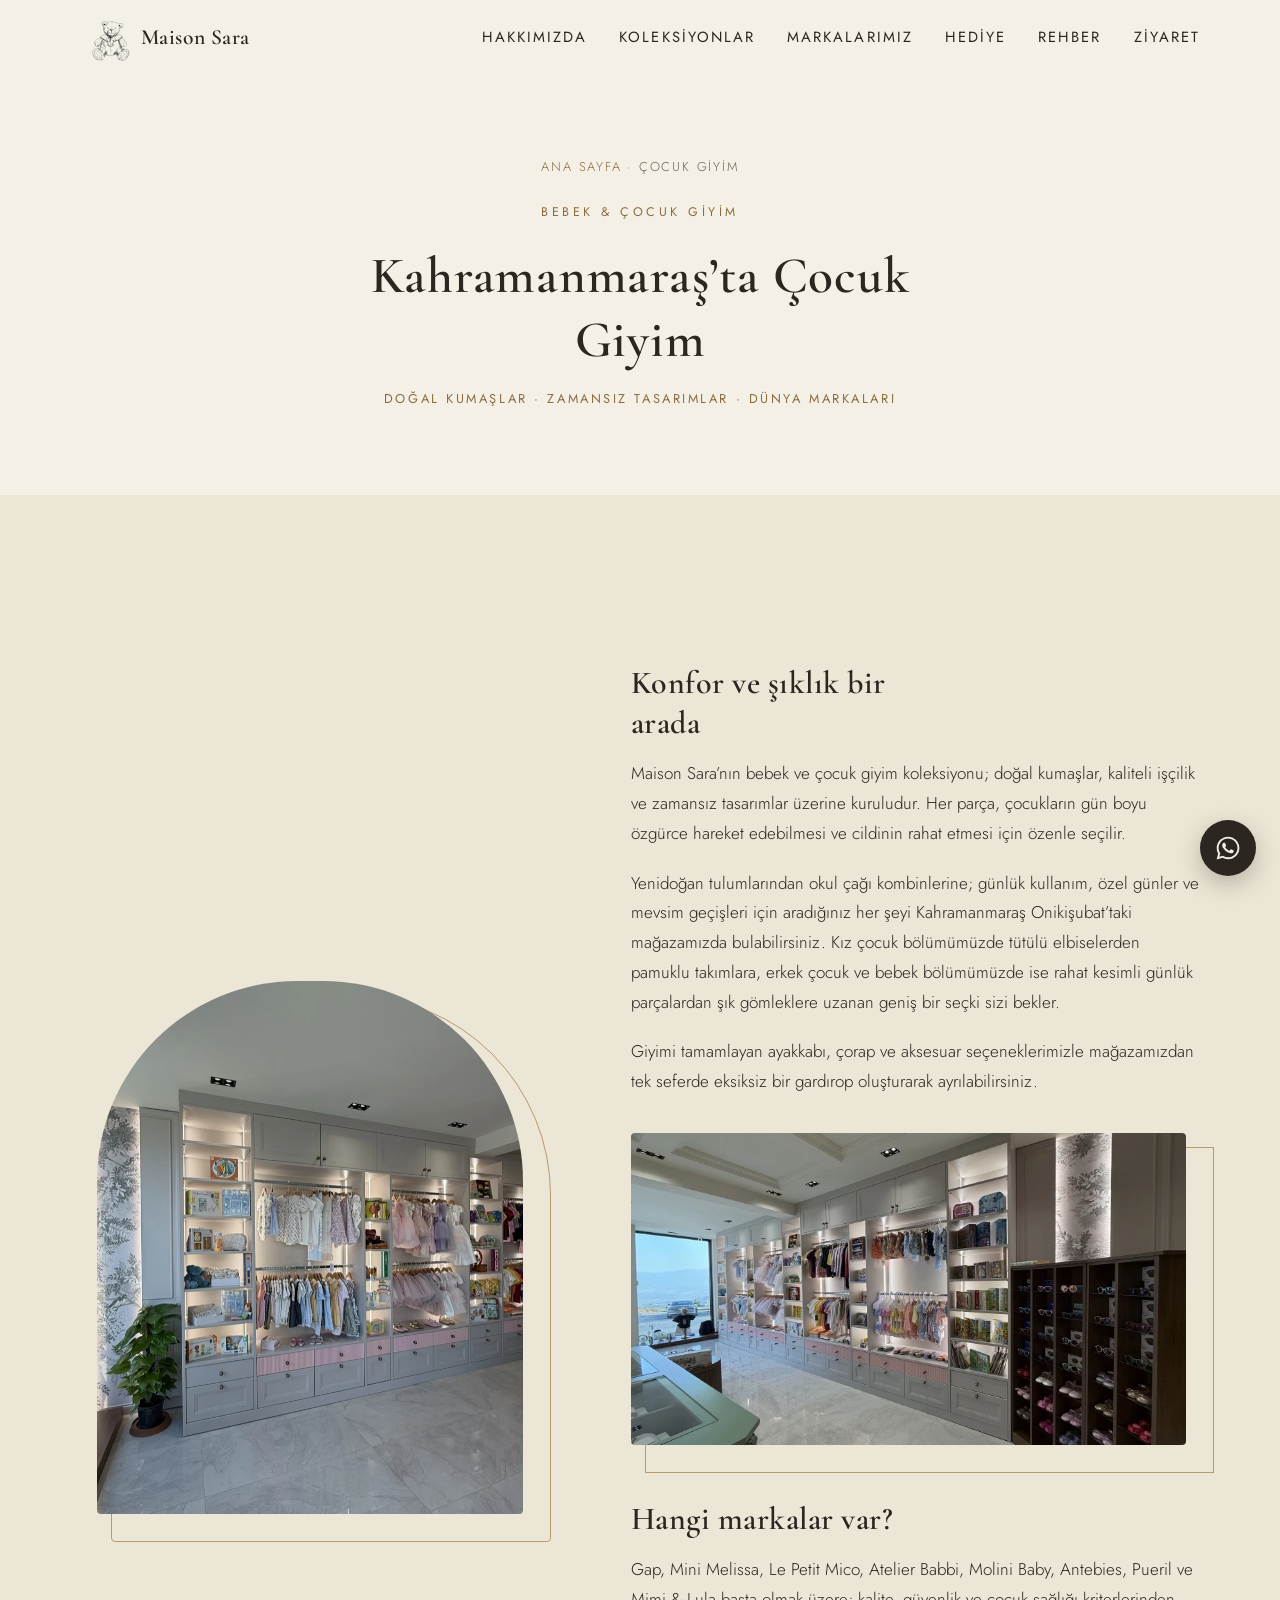
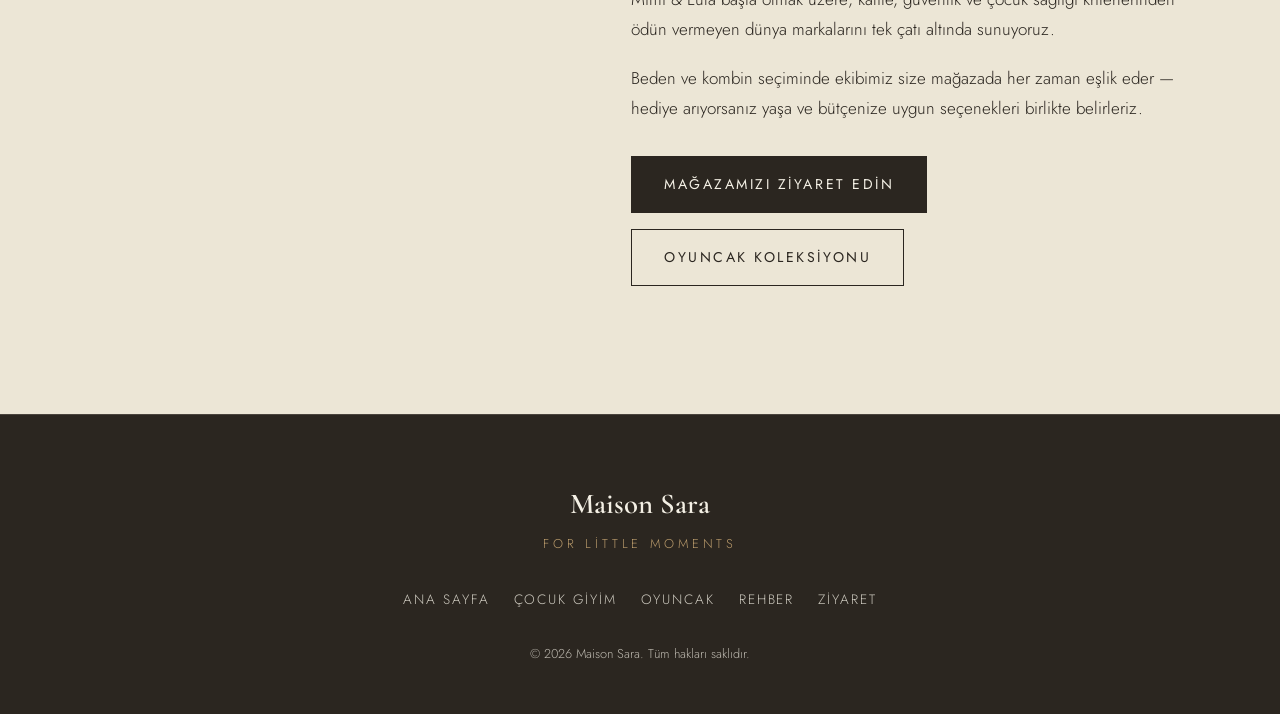
==== commit 92126a9f: "Fotoğraf kalitesi yükseltildi; 4 fotoğraf daha bölümlere eklendi Tüm görseller JPEG %93 / WebP %90 k" ====
--- a/cocuk-giyim/index.html
+++ b/cocuk-giyim/index.html
@@ -100,6 +100,17 @@
           <p>Maison Sara&rsquo;nın bebek ve çocuk giyim koleksiyonu; doğal kumaşlar, kaliteli işçilik ve zamansız tasarımlar üzerine kuruludur. Her parça, çocukların gün boyu özgürce hareket edebilmesi ve cildinin rahat etmesi için özenle seçilir.</p>
           <p>Yenidoğan tulumlarından okul çağı kombinlerine; günlük kullanım, özel günler ve mevsim geçişleri için aradığınız her şeyi Kahramanmaraş Onikişubat&rsquo;taki mağazamızda bulabilirsiniz. Kız çocuk bölümümüzde tütülü elbiselerden pamuklu takımlara, erkek çocuk ve bebek bölümümüzde ise rahat kesimli günlük parçalardan şık gömleklere uzanan geniş bir seçki sizi bekler.</p>
           <p>Giyimi tamamlayan ayakkabı, çorap ve aksesuar seçeneklerimizle mağazamızdan tek seferde eksiksiz bir gardırop oluşturarak ayrılabilirsiniz.</p>
+          <div class="prose-media framed">
+            <picture>
+              <source srcset="/img/accessories-800.webp 800w, /img/accessories-1600.webp 1600w"
+                      sizes="(max-width: 767px) 90vw, 640px" type="image/webp">
+              <img src="/img/accessories-800.jpg"
+                   srcset="/img/accessories-800.jpg 800w, /img/accessories-1600.jpg 1600w"
+                   sizes="(max-width: 767px) 90vw, 640px"
+                   alt="Çocuk kıyafetleri, ayakkabı ve güneş gözlüğü standı"
+                   width="1600" height="900" loading="lazy" decoding="async">
+            </picture>
+          </div>
           <h2>Hangi markalar var?</h2>
           <p>Gap, Mini Melissa, Le Petit Mico, Atelier Babbi, Molini Baby, Antebies, Pueril ve Mimi &amp; Lula başta olmak üzere; kalite, güvenlik ve çocuk sağlığı kriterlerinden ödün vermeyen dünya markalarını tek çatı altında sunuyoruz.</p>
           <p>Beden ve kombin seçiminde ekibimiz size mağazada her zaman eşlik eder — hediye arıyorsanız yaşa ve bütçenize uygun seçenekleri birlikte belirleriz.</p>
--- a/css/style.css
+++ b/css/style.css
@@ -432,6 +432,12 @@
   border-radius: 200px 200px 4px 4px;
 }
 
+/* Bölüm içi fotoğraflar */
+.gift-media { margin-top: 2.25rem; padding: 0 14px 14px 0; }
+.prose-media { margin: 2.25rem 0; padding: 0 14px 14px 0; }
+.visit-media { margin-bottom: 1.25rem; }
+.visit-media img { display: block; width: 100%; border-radius: 4px; }
+
 /* ---------- Hakkımızda ---------- */
 .about-grid {
   display: grid;
